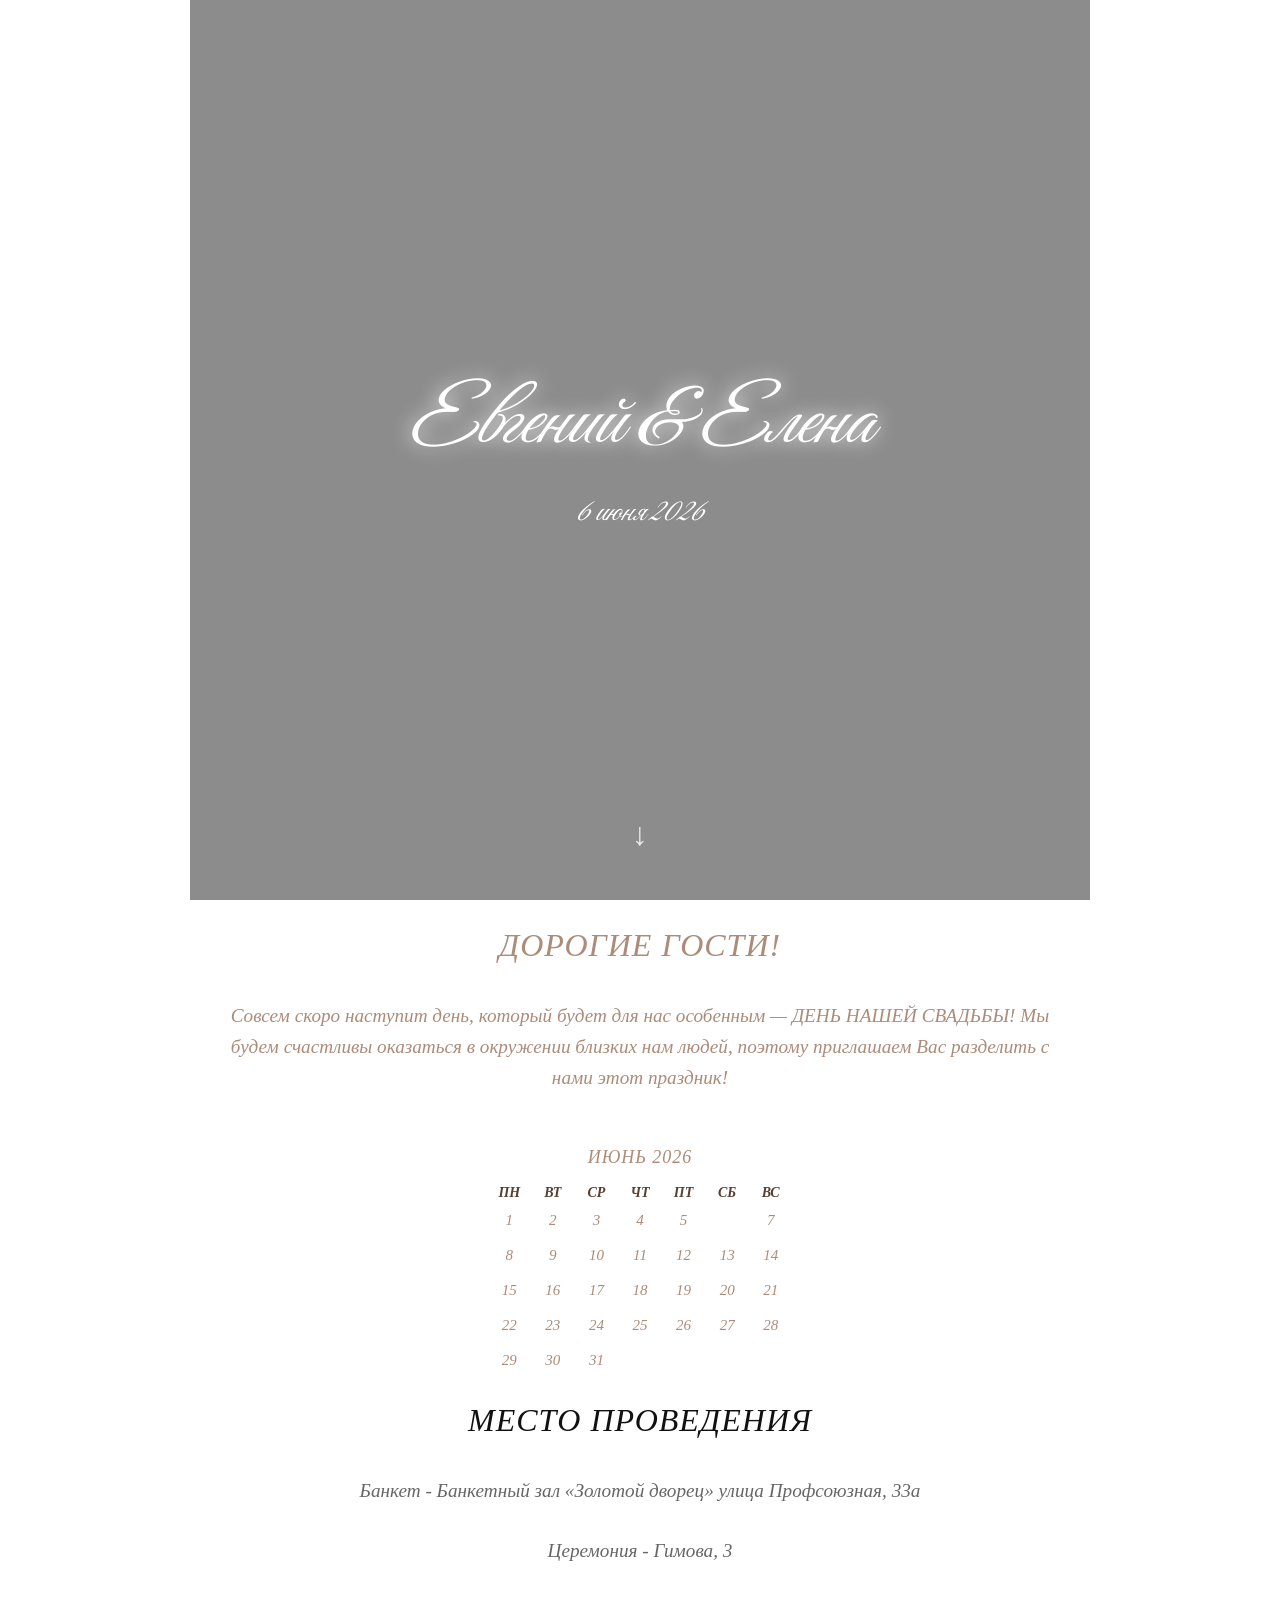
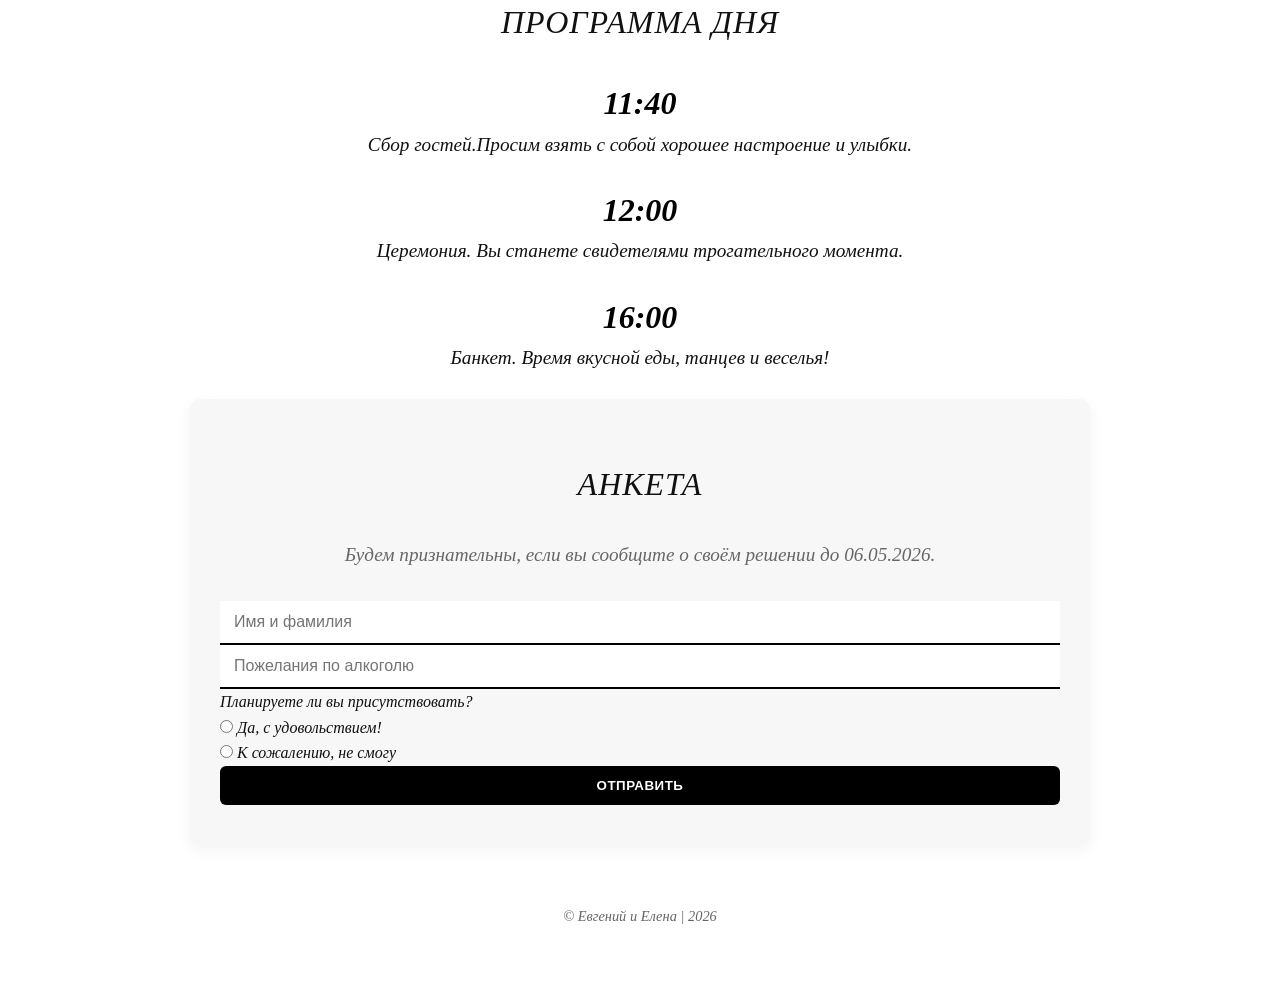
==== index.html @ 24552372 "Add files via upload" ====
<!DOCTYPE html>
<html lang="ru">
<head>
  <meta charset="UTF-8" />
  <meta name="viewport" content="width=device-width, initial-scale=1.0" />
  <title>Евгений & Елена — Свадебное приглашение</title>
<link rel="shortcut icon" href="https://img.icons8.com/external-wanicon-lineal-wanicon/64/FFFFFF/external-rings-valentines-day-wanicon-lineal-wanicon.png"  type="image/png">
  <!-- Шрифты -->
  <link href="https://fonts.googleapis.com/css2?family=Playfair+Display:wght@400;600&family=Inter:wght@300;400;500&display=swap" rel="stylesheet">
<link rel="preconnect" href="https://fonts.googleapis.com">
<link rel="preconnect" href="https://fonts.gstatic.com" crossorigin>
<link href="https://fonts.googleapis.com/css2?family=Great+Vibes&display=swap" rel="stylesheet">

<link rel="preconnect" href="https://fonts.googleapis.com">
<link rel="preconnect" href="https://fonts.gstatic.com" crossorigin>
<link href="https://fonts.googleapis.com/css2?family=Great+Vibes&family=Montserrat:ital,wght@0,100..900;1,100..900&display=swap" rel="stylesheet">


  <!-- Стили -->
  <link rel="stylesheet" href="style.css" />
</head>
<body>

  <!-- HERO -->
  <section class="hero">
    <div class="hero-content">
      <h1>Евгений & Елена</h1>
      <p class="date">6 июня 2026</p>
    </div>
    <div class="arrow">↓</div>
  </section>

  <!-- INTRO -->
  <section class="intro fade">
    <h2 style=" color: rgb(172, 139, 120);">Дорогие гости!</h2>
    <p style=" color: rgb(172, 139, 120);">Совсем скоро наступит день, который будет для нас особенным — 
        ДЕНЬ НАШЕЙ СВАДЬБЫ!
        Мы будем счастливы оказаться в окружении близких нам людей, 
        поэтому приглашаем Вас разделить с нами этот праздник!</p>
    <div class="photos">
      <img src="./img/2.jpg" alt="">
    </div>
    <div class="calle">
     <div class="calendar">
        <h2 style=" color: rgb(172, 139, 120);">ИЮНЬ 2026</h2>
        <div class="weekdays">
          <span>ПН</span><span>ВТ</span><span>СР</span><span>ЧТ</span><span>ПТ</span><span>СБ</span><span>ВС</span>
        </div>
        <div class="days">
          <span>1</span><span>2</span><span>3</span><span>4</span><span>5</span><img  class="heart" src="./img/Frame 1.svg" alt=""></span>
          <span>7</span><span>8</span><span>9</span><span>10</span><span>11</span><span>12</span><span>13</span>
          <span>14</span><span>15</span><span>16</span><span>17</span><span>18</span><span>19</span><span>20</span>
          <span>21</span><span>22</span><span>23</span><span>24</span>
          <span >25</span>
          <span>26</span><span>27</span>
          <span>28</span><span>29</span><span>30</span><span>31</span>
        </div>
      </div>
      </div>
    <h2>Место проведения</h2>
   <p>Банкет - Банкетный зал «Золотой дворец» улица Профсоюзная, 33а</p>
   <p>Церемония - Гимова, 3</p>
  </section>

  <!-- ПРОГРАММА -->
  <section class="program fade">
    <h2>Программа дня</h2>
    <div class="program-item">
      <time>11:40</time>
      <p>Сбор гостей.Просим взять с собой хорошее настроение и улыбки.</p>
    </div>
    <div class="program-item">
      <time>12:00</time>
      <p>Церемония. Вы станете свидетелями трогательного момента.</p>
    </div>
    <div class="program-item">
      <time>16:00</time>
      <p>Банкет. Время вкусной еды, танцев и веселья!</p>
    </div>
  </section>



  <!-- RSVP -->
 <section class="rsvp fade">
    <h2>Анкета</h2>
    <p>Будем признательны, если вы сообщите о своём решении до 06.05.2026.</p>
    <div id="rsvp-form">
        <input type="text" id="name" placeholder="Имя и фамилия"><br>
        <input type="text" id="alcohol" placeholder="Пожелания по алкоголю"><br>
        <label>Планируете ли вы присутствовать?</label>
        <div class="checkbox-group">
            <label><input type="radio" name="attend" value="Да"> Да, с удовольствием!</label><br>
            <label><input type="radio" name="attend" value="Нет"> К сожалению, не смогу</label>
        </div>
        <div style="display: flex;justify-content: center;flex-direction: column;">
        <button type="button" id="btn-create">Отправить</button>
        <div class="thanks">Спасибо! Ваш ответ отправлен ❤️</div>
        </div>
    </div>
</section>

  <!-- FOOTER -->
  <footer>
    © Евгений и Елена | 2026
  </footer>

  <script src="script.js"  ></script>
  <script src="API.js" defer> </script>
</body>
</html>
---- style.css ----
:root {
  --bg: #fff;
  --text: #111;
  --muted: #666;
  --accent: #000;
  --light: #f7f7f7;
}

* { box-sizing: border-box; margin: 0; padding: 0; }

body {
   font-family: "Viaodaibre" ;
  font-optical-sizing: auto;
  font-weight: 500;
  font-style: italic;
  color: var(--text);
  background: var(--bg);
  line-height: 1.6;
  overflow-x: hidden;
}
p{
  font-size: 1.2rem;
}

@font-face {
  font-family: "Viaodaibre" ;
  src: url(./fonts/ViaodaLibre-Regular.ttf);
}
/* HERO */
.hero {
  position: relative;
  height: 100vh;
  background: url('./img/1.jpg') center/cover no-repeat;
  color: white;
  display: flex;
  align-items: center;
  justify-content: center;
  text-align: center;
}

.hero::after {
  content: "";
  position: absolute;
  inset: 0;
  background: rgba(0,0,0,0.45);
}

.hero-content {
  position: relative;
  z-index: 1;
  animation: fadeUp 2s ease forwards;
}

.hero h1 {
 font-family: "Great Vibes" , cursive;
 font-weight: 100;
  font-size: 8rem;
  text-shadow: 0 0 20px #fcfcfc;
}

.hero p {
 
   font-family: "Great Vibes" , cursive;
 font-weight: 400;
 font-size: 3rem;
}


.arrow {
  position: absolute;
  bottom: 40px;
  left: 50%;
  transform: translateX(-50%);
  font-size: 2rem;
  color: white;
  opacity: 0.8;
  animation: bounce 2s infinite;
  z-index: 2;
}

/* Секции */
section {
  max-width: 900px;
  margin: 0px auto;
  padding: 0 20px;
  opacity: 0;
  transform: translateY(40px);
  transition: all 2.5s ease;
}

section.visible {
  opacity: 1;
  transform: translateY(0);
}
 .calle{
  display: flex;
  justify-content: center;
 }

.calendar {
  text-align: center;
  width: 300px;
}

.calendar h2 {
  font-size: 18px;
  margin-bottom: 10px;
  font-weight: normal;
}

.weekdays, .days {
  display: grid;
  grid-template-columns: repeat(7, 1fr);
  gap: 5px;
  justify-items: center;
}

.weekdays span {
  font-weight: bold;
  font-size: 14px;
  color: rgb(88, 62, 46);
}

.days span {
  color: rgb(172, 139, 120);
  font-size: 15px;
  width: 30px;
  height: 30px;
  display: flex;
  justify-content: center;
  align-items: center;
  border-radius: 50%;
  font-weight: 500;
}

.heart{
  width: 30px;
}
 
h2 {
  font-size: 32px;
   font-family: "Viadorelibre";
  font-optical-sizing: auto;
  font-weight: 500;
  font-style: italic;
  text-align: center;
  margin-top: 20px;
  margin-bottom: 30px;
  letter-spacing: 1px;
  text-transform: uppercase;
}

.intro p, .dress p, .rsvp p {
  text-align: center;
  color: var(--muted);
  margin-bottom: 30px;
  font-size: 1.20rem;
  font-weight: 500;
}

.photos, .gallery {
  display: grid;
  grid-template-columns: repeat(auto-fit,minmax(220px,1fr));
  gap: 10px;
}

img {
  width: 100%;
  border-radius: 6px;
  display: block;
}

/* Кнопка */
.btn {
  display: block;
  width: fit-content;
  margin: 20px auto 10px;
  padding: 10px 25px;
  background: var(--accent);
  color: white;
  text-transform: uppercase;
  font-size: 0.9rem;
  border-radius: 3px;
  transition: all 0.3s ease;
}

.btn:hover { background: #333; }

/* Программа */
.program {
  text-align: center;
}

.program-item { margin-bottom: 25px; }

.program-item time {
  display: block;
  font-size: 2rem;
  font-weight: 600;
  color: var(--accent);
}
.program-item p{
  font-size: 1.2rem;
}



/* RSVP */
.rsvp {
  background: var(--light);
  padding: 40px 30px;
  border-radius: 10px;
  box-shadow: 0 5px 15px rgba(0,0,0,0.05);
}

form {
  display: flex;
  flex-direction: column;
  gap: 15px;
}

input[type="text"] {
  padding: 12px 14px;
  border: none;
  border-bottom: 2px solid #000;
  outline: none;
  font-size: 1rem;
width: 100%;
}
input:hover{
  border: none;
  border-bottom: 2px solid #000;
outline: none;
}

button {
  padding: 12px 20px;
  background: var(--accent);
  color: white;
  border: none;
  border-radius: 6px;
  cursor: pointer;
  text-transform: uppercase;
  font-weight: 600;
  letter-spacing: 0.5px;
  transition: all 0.3s;
}

button:hover { background: #333; }

.thanks {
  display: none;
  text-align: center;
  margin-top: 15px;
  font-weight: 600;
  color: var(--accent);
}

footer {
  text-align: center;
  color: var(--muted);
  padding: 60px 20px;
  font-size: 0.9rem;
}

/* Анимации */
@keyframes fadeUp {
  from { opacity: 0; transform: translateY(40px);}
  to { opacity: 1; transform: translateY(0);}
}

@keyframes bounce {
  0%, 100% { transform: translate(-50%,0);}
  50% { transform: translate(-50%,-10px);}
}

/* Адаптация */
@media (max-width: 768px) {
  .hero h1 { font-size: 4rem; }
  .hero p { font-size: 2rem; }
  section { margin: 0px auto; }
}
@media (max-width: 412px) {
  .hero h1 { font-size: 3rem; }
}
@media (min-width: 1024px) {
  .hero h1 { font-size: 5rem; }
  .hero p { font-size: 2rem; }
}
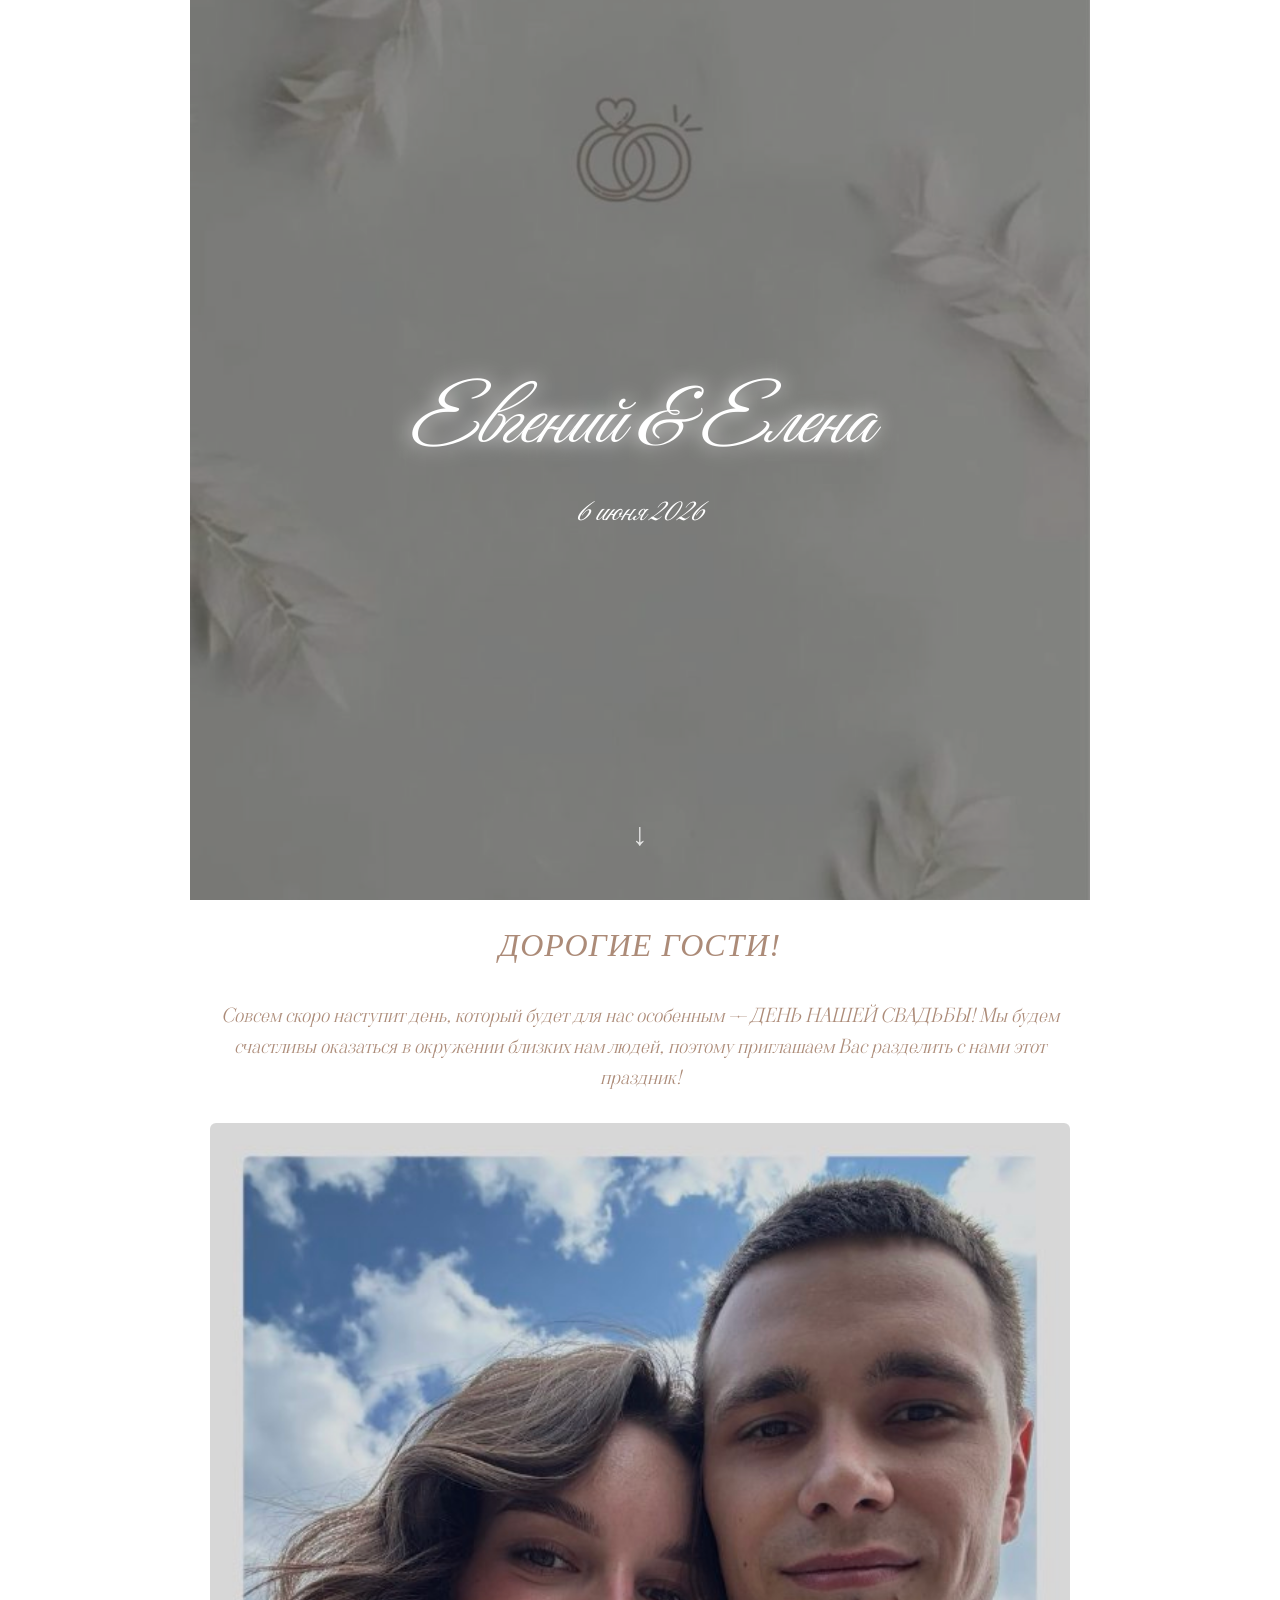
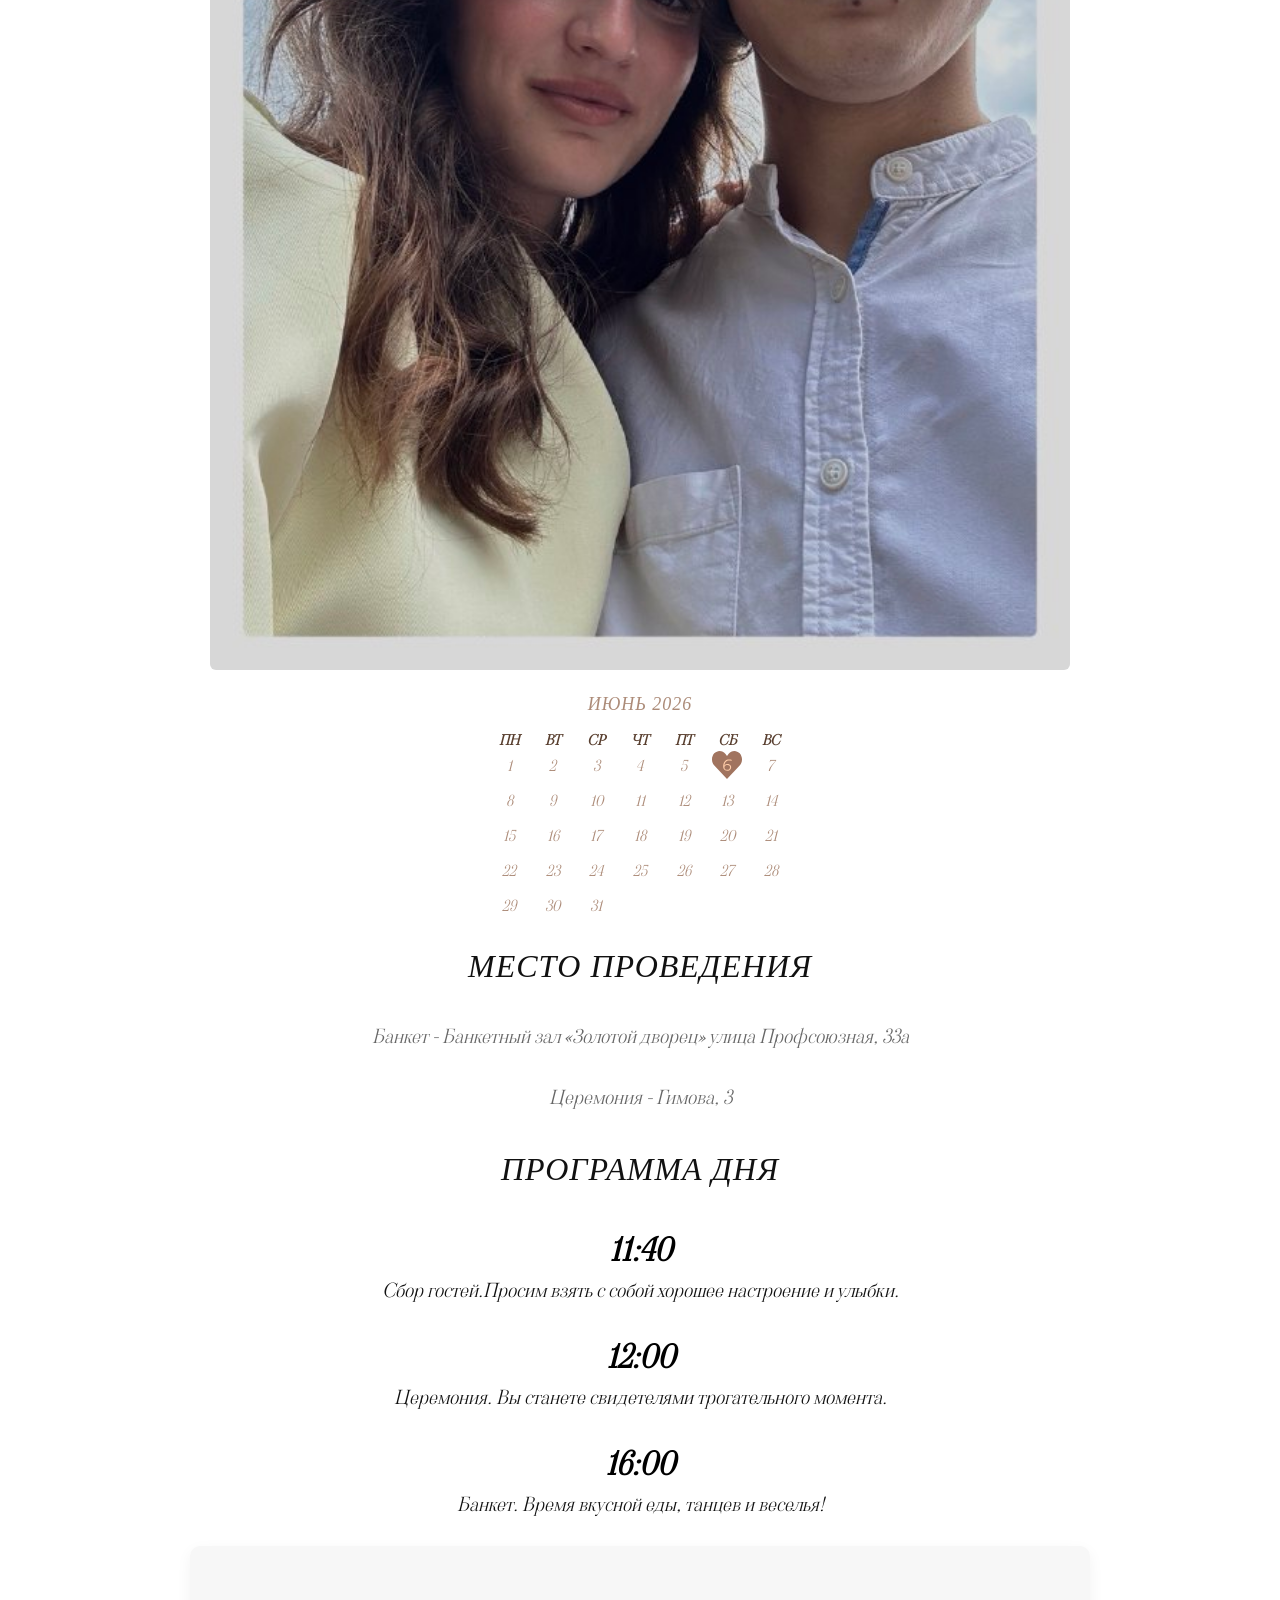
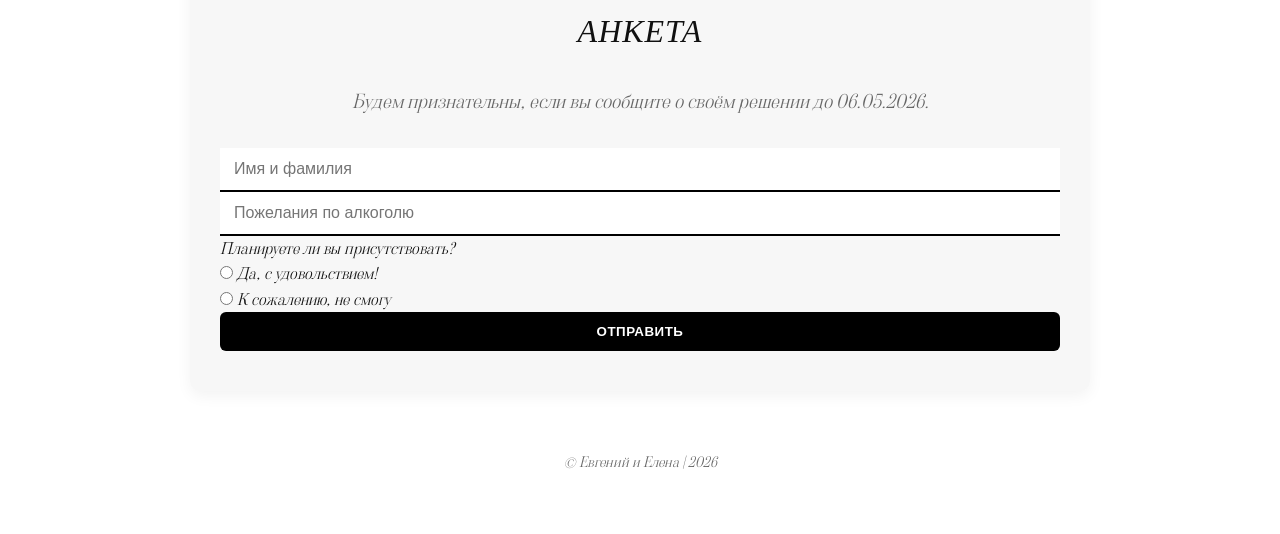
==== commit 9010b4db: "Update index.html" ====
--- a/index.html
+++ b/index.html
@@ -105,7 +105,8 @@
     © Евгений и Елена | 2026
   </footer>
 
-  <script src="script.js"  ></script>
-  <script src="API.js" defer> </script>
+ <script src="./javascript/script.js"  ></script>
+  <script src="./javascript/API.JS" defer> </script>
 </body>
-</html>+
+</html>
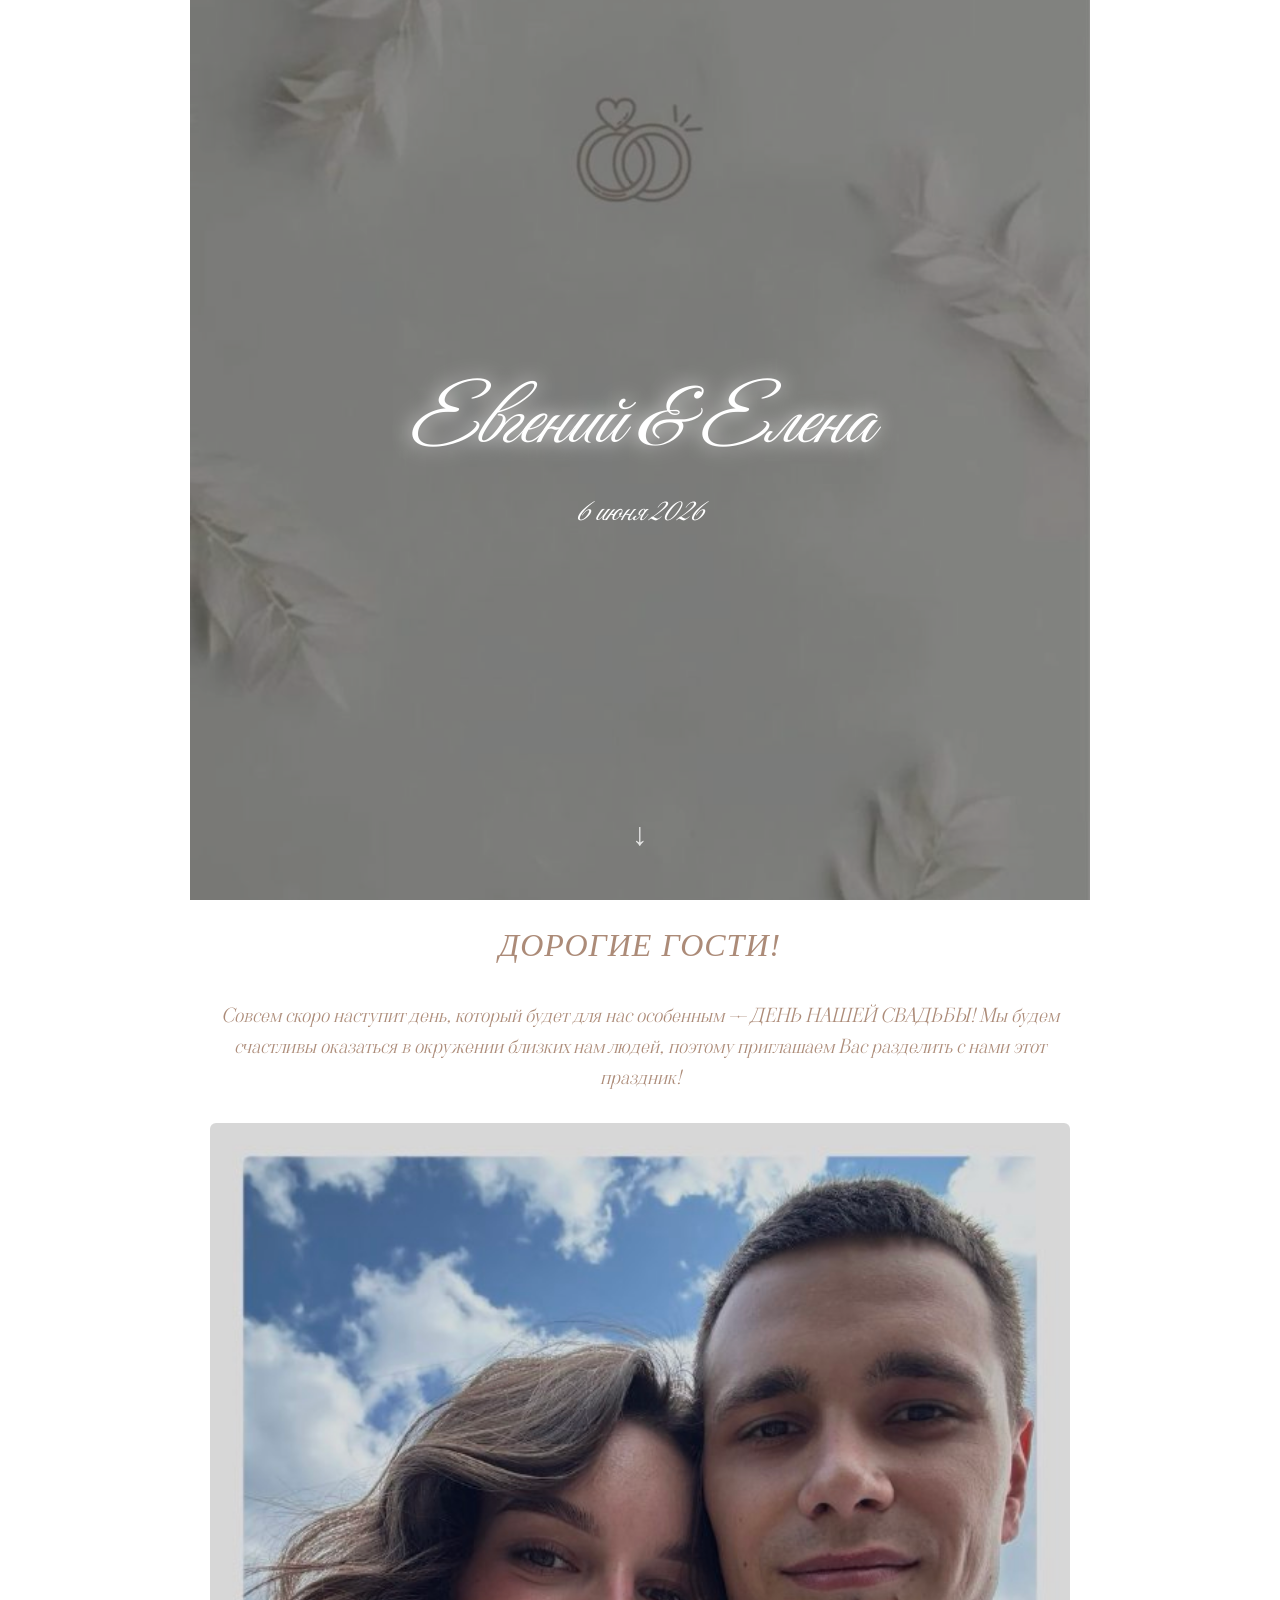
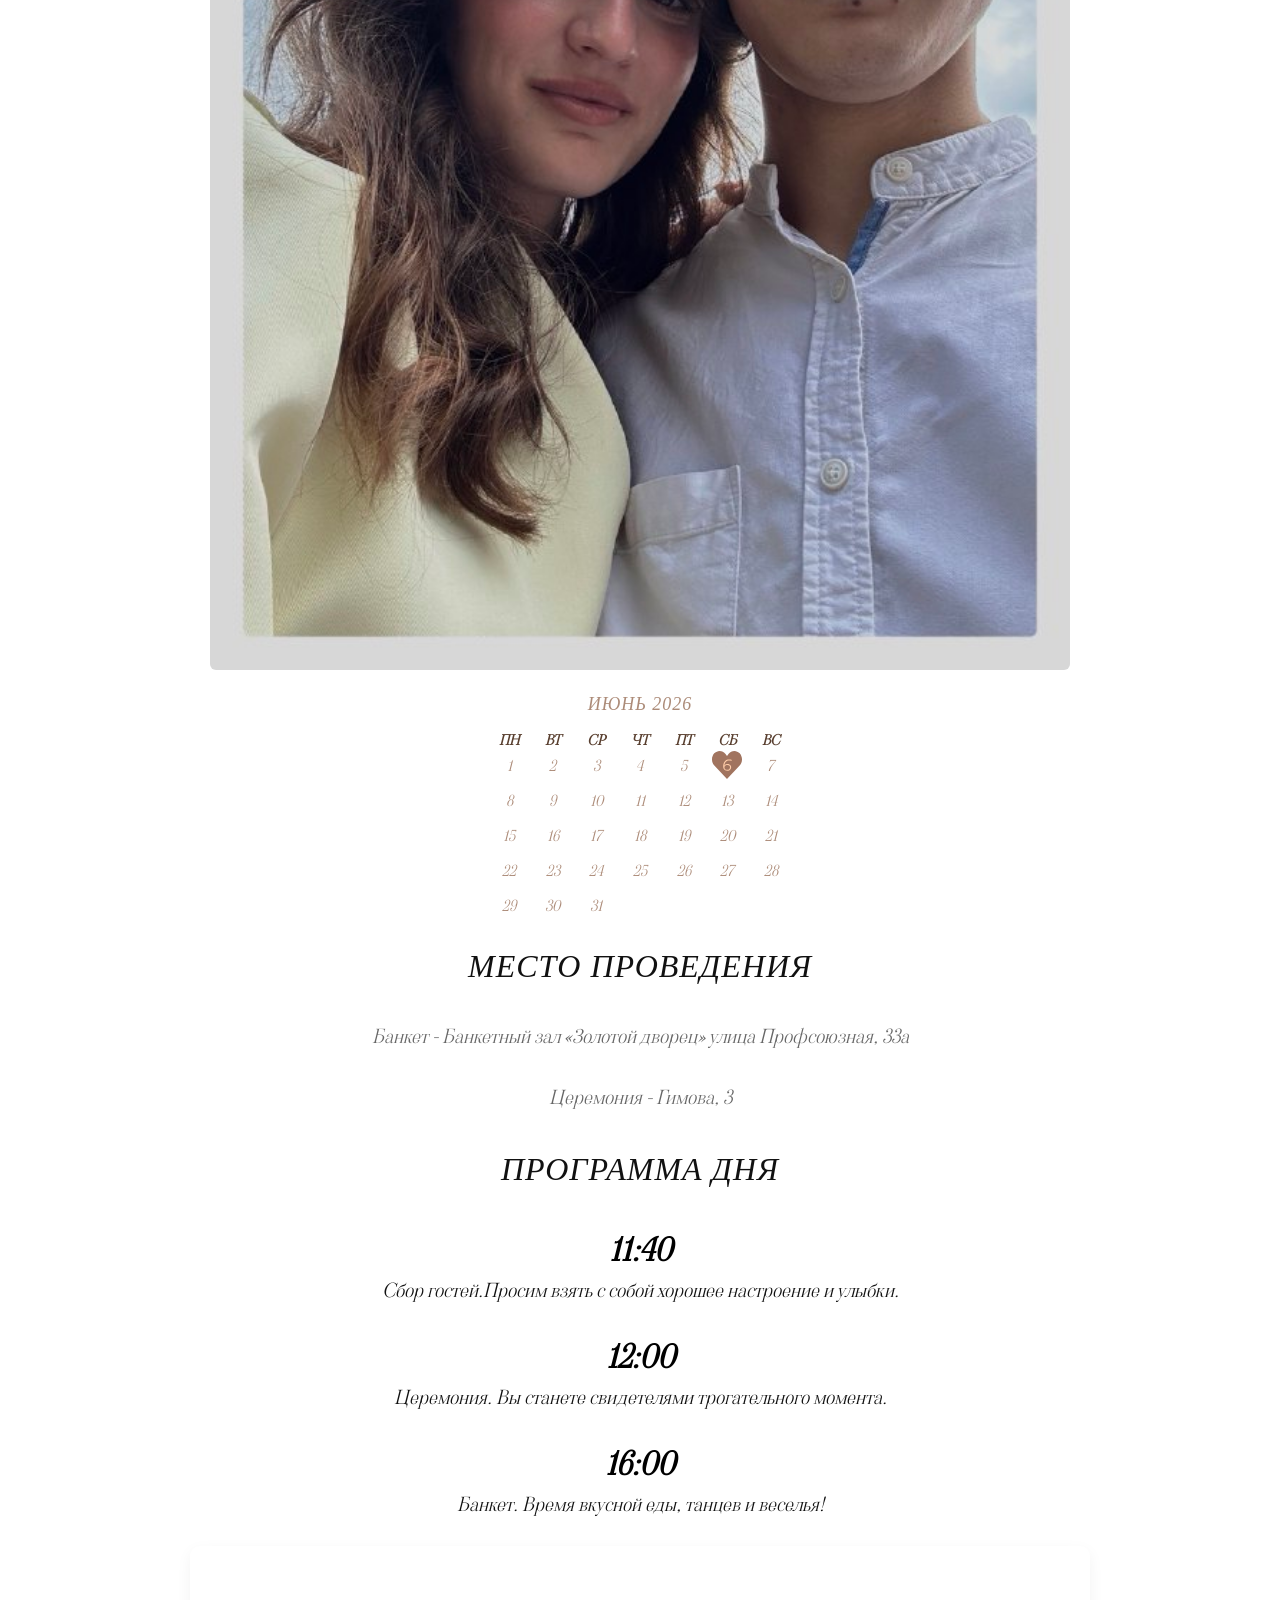
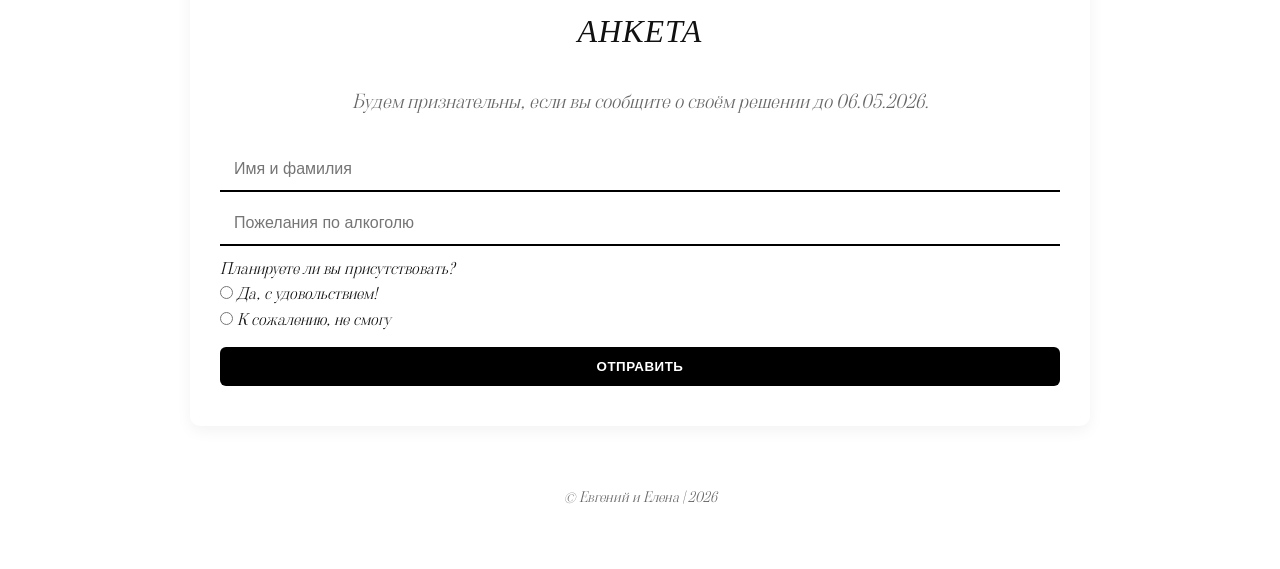
==== commit 3e1d79cc: "Update index.html" ====
--- a/index.html
+++ b/index.html
@@ -90,8 +90,8 @@
         <input type="text" id="alcohol" placeholder="Пожелания по алкоголю"><br>
         <label>Планируете ли вы присутствовать?</label>
         <div class="checkbox-group">
-            <label><input type="radio" name="attend" value="Да"> Да, с удовольствием!</label><br>
-            <label><input type="radio" name="attend" value="Нет"> К сожалению, не смогу</label>
+            <label  ><input type="radio" name="attend" value="Да" > Да, с удовольствием!</label><br>
+            <label  ><input type="radio" name="attend" value="Нет"  > К сожалению, не смогу</label>
         </div>
         <div style="display: flex;justify-content: center;flex-direction: column;">
         <button type="button" id="btn-create">Отправить</button>
@@ -105,8 +105,7 @@
     © Евгений и Елена | 2026
   </footer>
 
- <script src="./javascript/script.js"  ></script>
+  <script src="./javascript/script.js"  ></script>
   <script src="./javascript/API.JS" defer> </script>
 </body>
-
 </html>
--- a/style.css
+++ b/style.css
@@ -169,6 +169,9 @@
   border-radius: 6px;
   display: block;
 }
+.checkbox-group{
+  margin-bottom: 15px;
+}
 
 /* Кнопка */
 .btn {
@@ -207,7 +210,7 @@
 
 /* RSVP */
 .rsvp {
-  background: var(--light);
+  background: var(--bg);
   padding: 40px 30px;
   border-radius: 10px;
   box-shadow: 0 5px 15px rgba(0,0,0,0.05);
@@ -226,6 +229,8 @@
   outline: none;
   font-size: 1rem;
 width: 100%;
+background-color: #fff;
+margin-bottom: 10px;
 }
 input:hover{
   border: none;
@@ -286,4 +291,4 @@
 @media (min-width: 1024px) {
   .hero h1 { font-size: 5rem; }
   .hero p { font-size: 2rem; }
-}+}
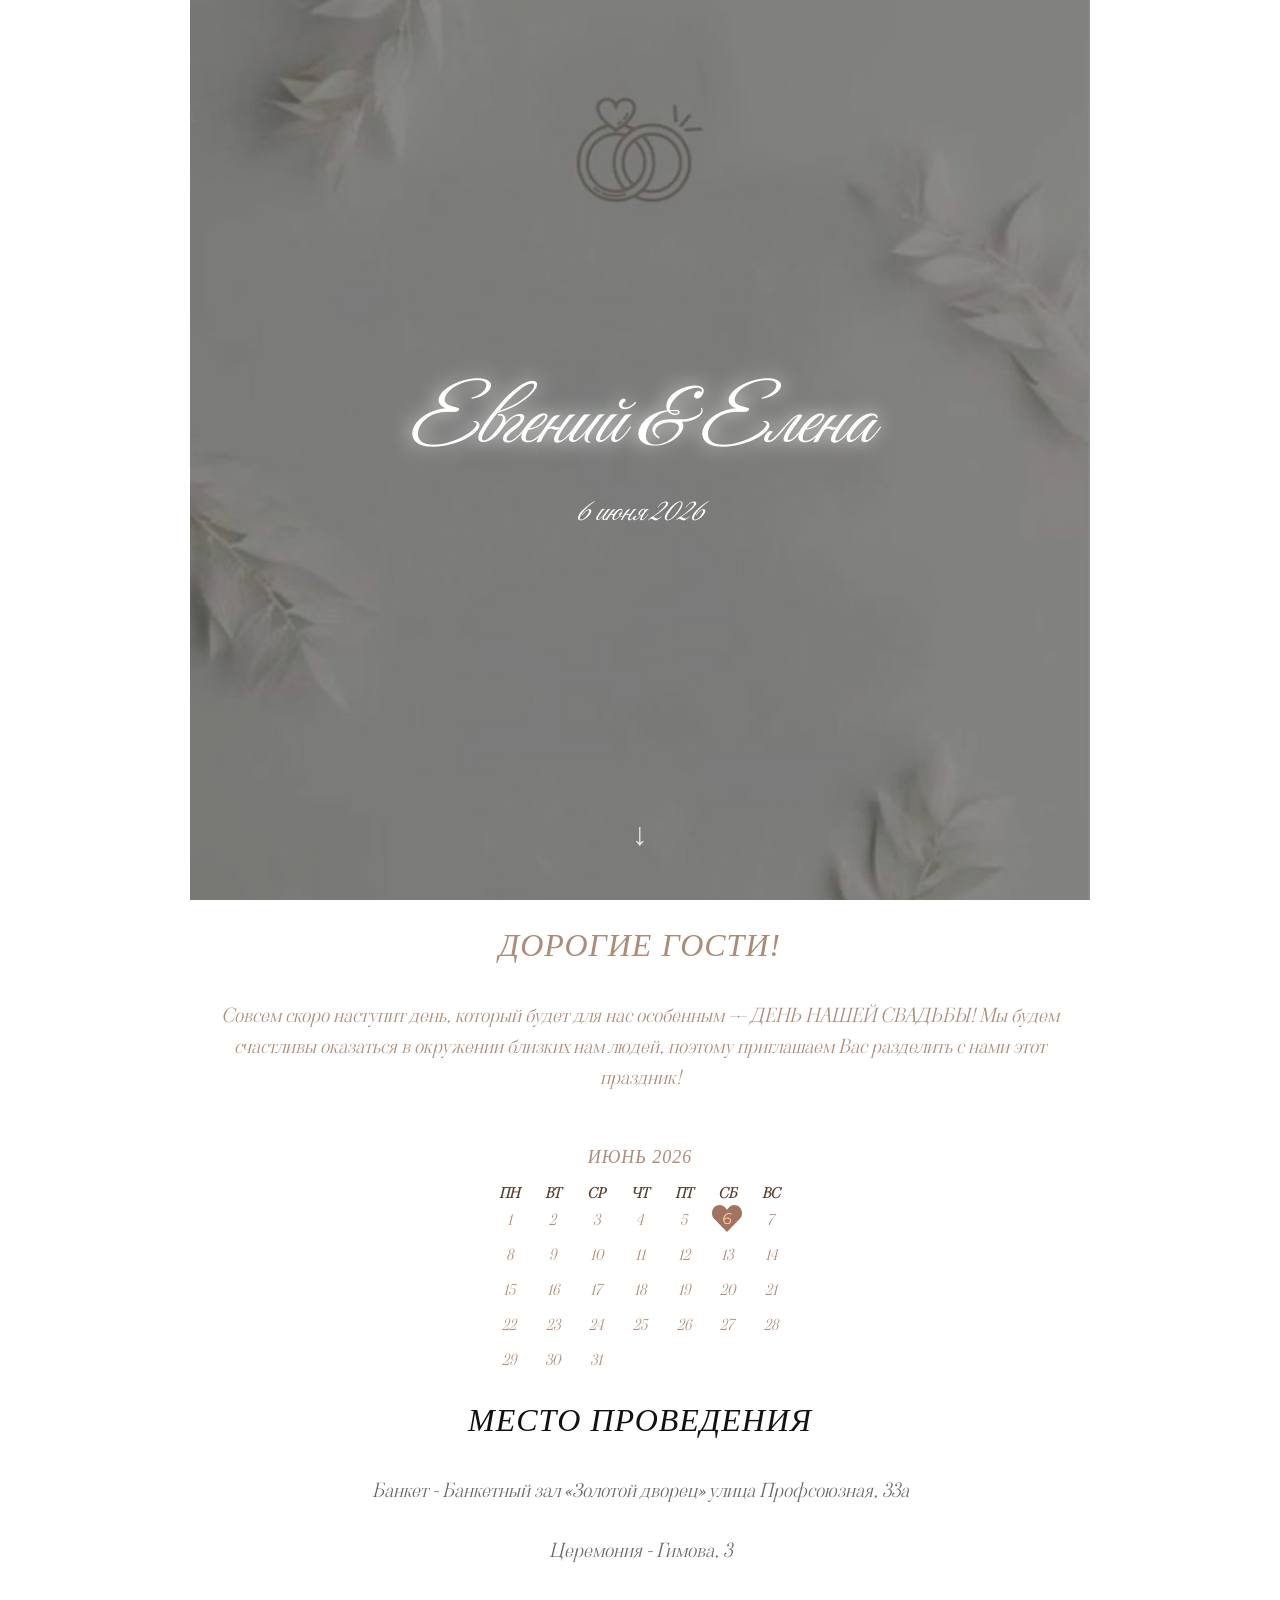
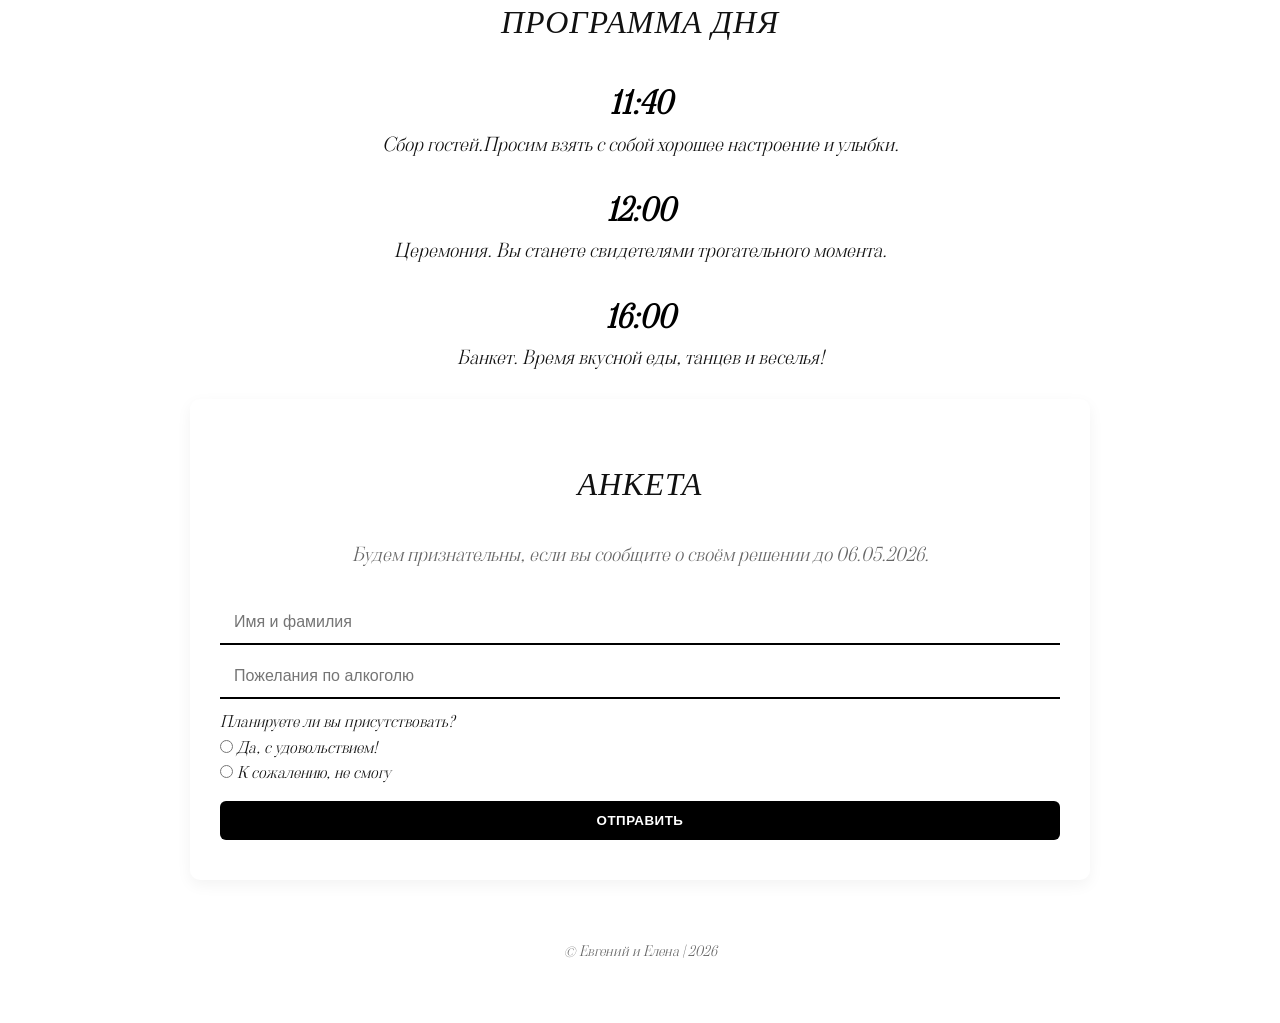
==== commit 54057fbb: "Update index.html" ====
--- a/index.html
+++ b/index.html
@@ -37,9 +37,7 @@
         ДЕНЬ НАШЕЙ СВАДЬБЫ!
         Мы будем счастливы оказаться в окружении близких нам людей, 
         поэтому приглашаем Вас разделить с нами этот праздник!</p>
-    <div class="photos">
-      <img src="./img/2.jpg" alt="">
-    </div>
+    
     <div class="calle">
      <div class="calendar">
         <h2 style=" color: rgb(172, 139, 120);">ИЮНЬ 2026</h2>
@@ -109,3 +107,4 @@
   <script src="./javascript/API.JS" defer> </script>
 </body>
 </html>
+
--- a/style.css
+++ b/style.css
@@ -48,7 +48,7 @@
 .hero-content {
   position: relative;
   z-index: 1;
-  animation: fadeUp 2s ease forwards;
+  animation: fadeUp 1s ease forwards;
 }
 
 .hero h1 {
@@ -292,3 +292,4 @@
   .hero h1 { font-size: 5rem; }
   .hero p { font-size: 2rem; }
 }
+
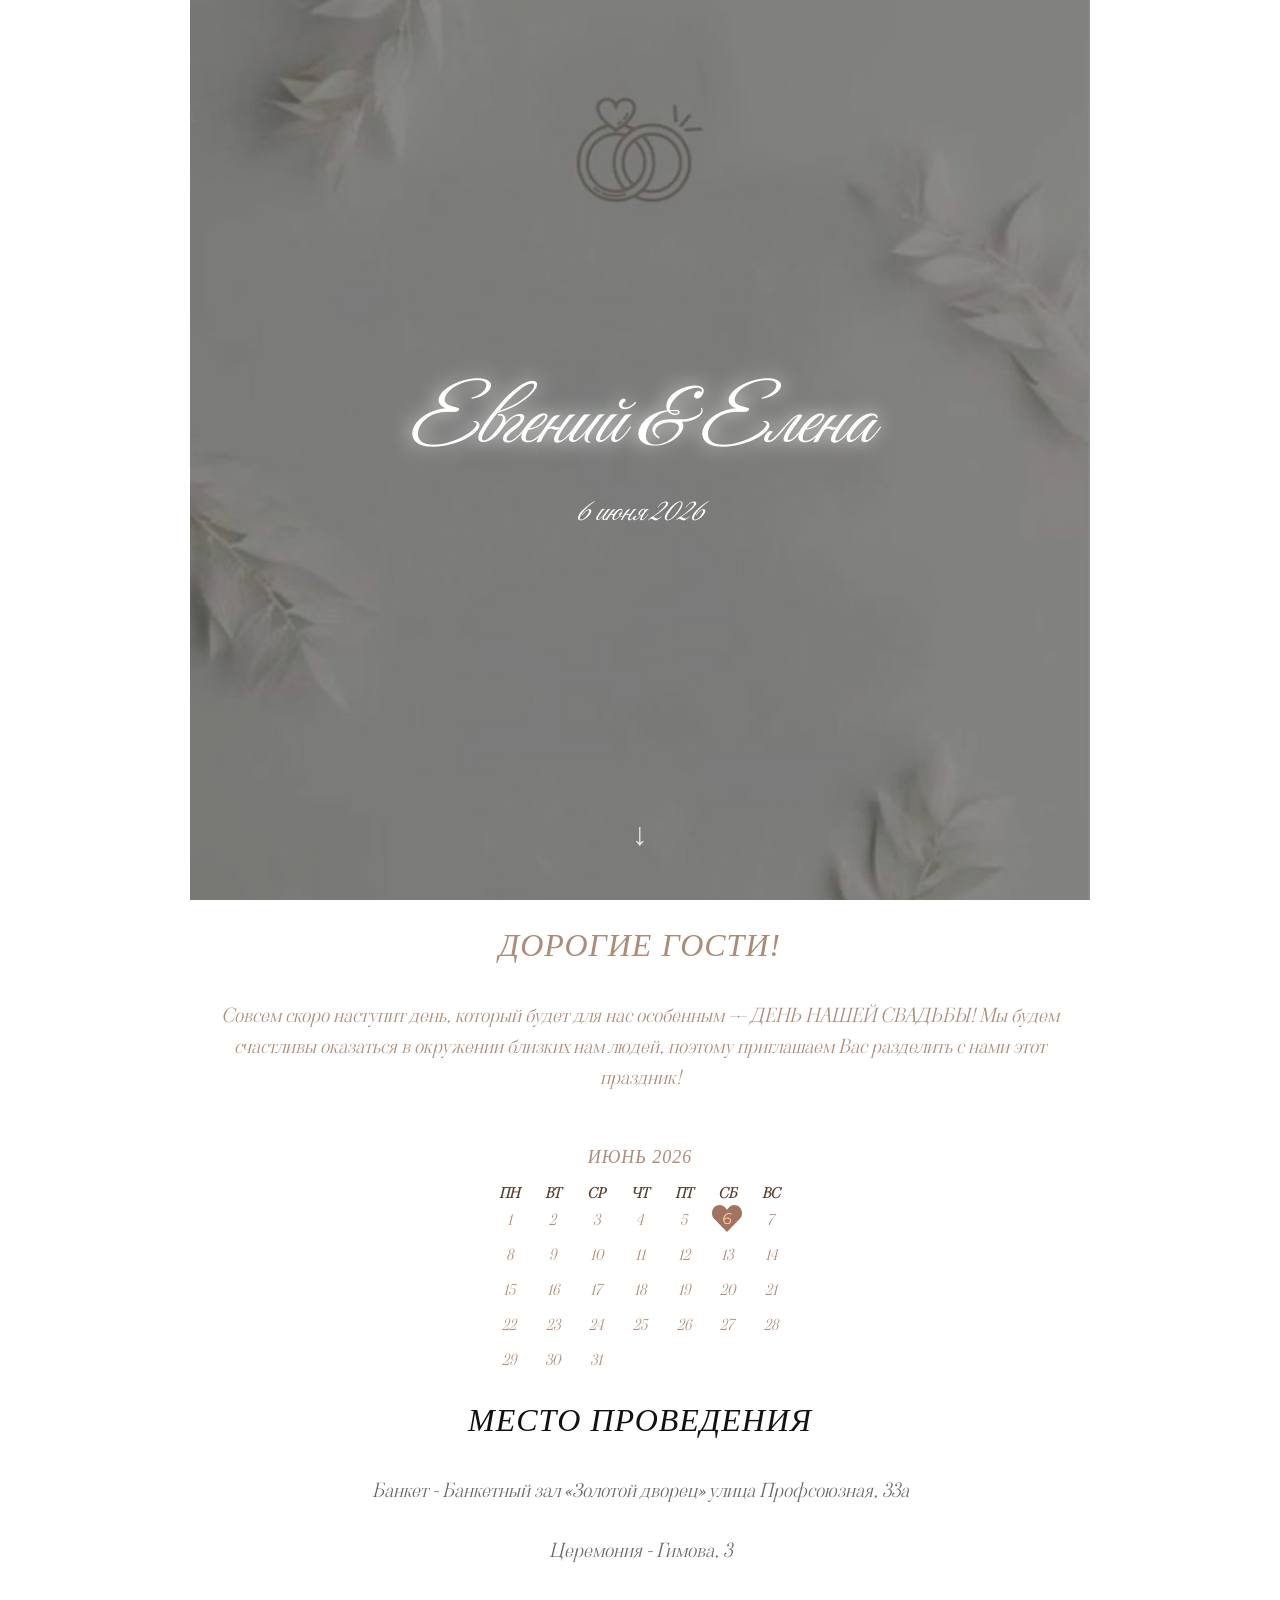
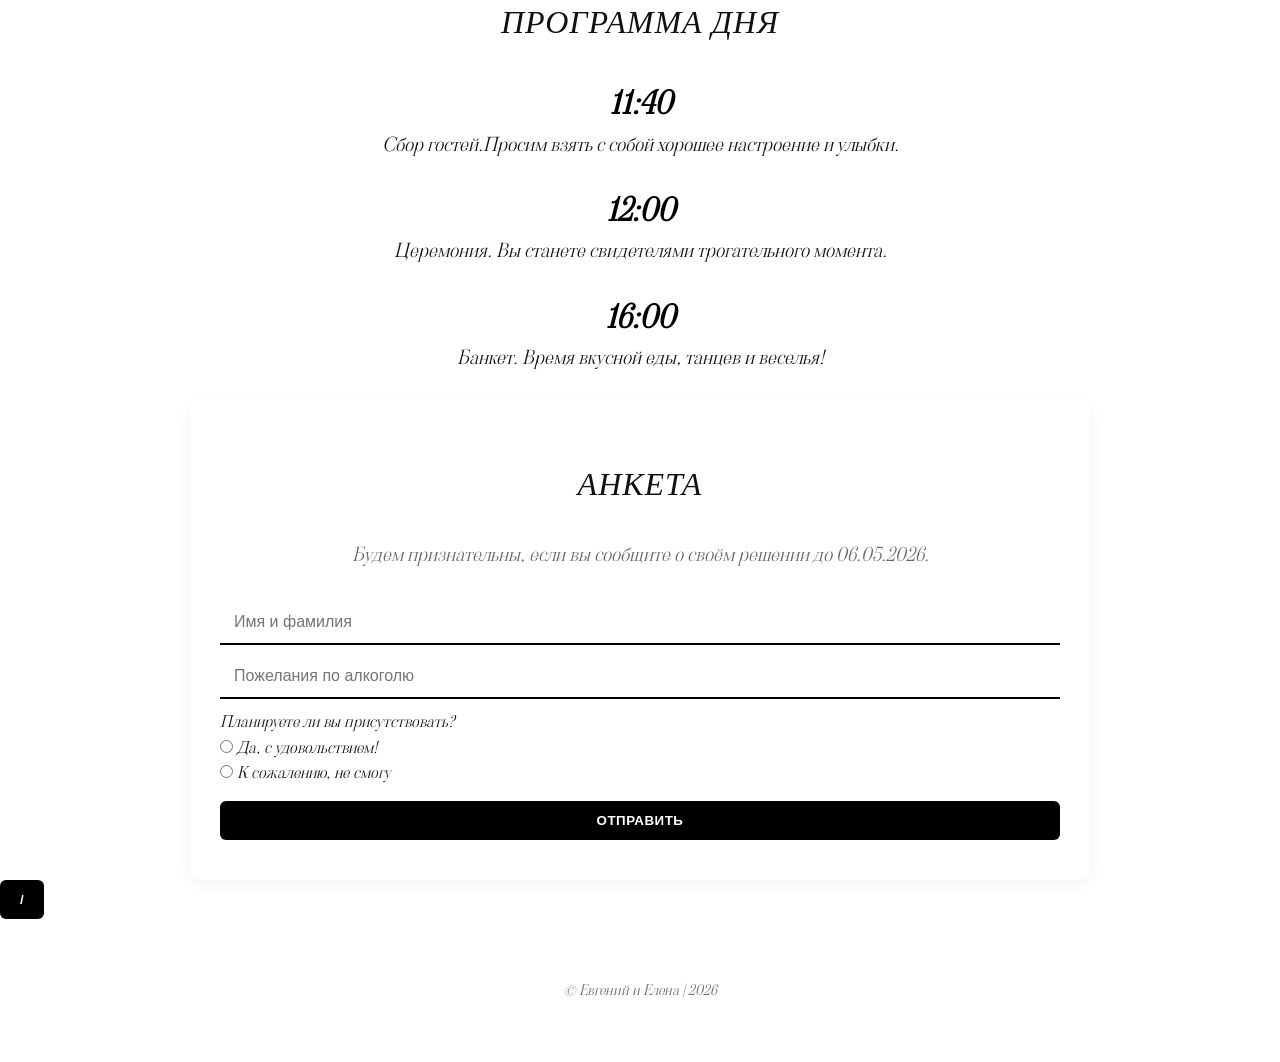
==== commit 5bc550fa: "Update index.html" ====
--- a/index.html
+++ b/index.html
@@ -97,7 +97,7 @@
         </div>
     </div>
 </section>
-
+<a href="./pages/index2.html"><button>/</button></a>
   <!-- FOOTER -->
   <footer>
     © Евгений и Елена | 2026
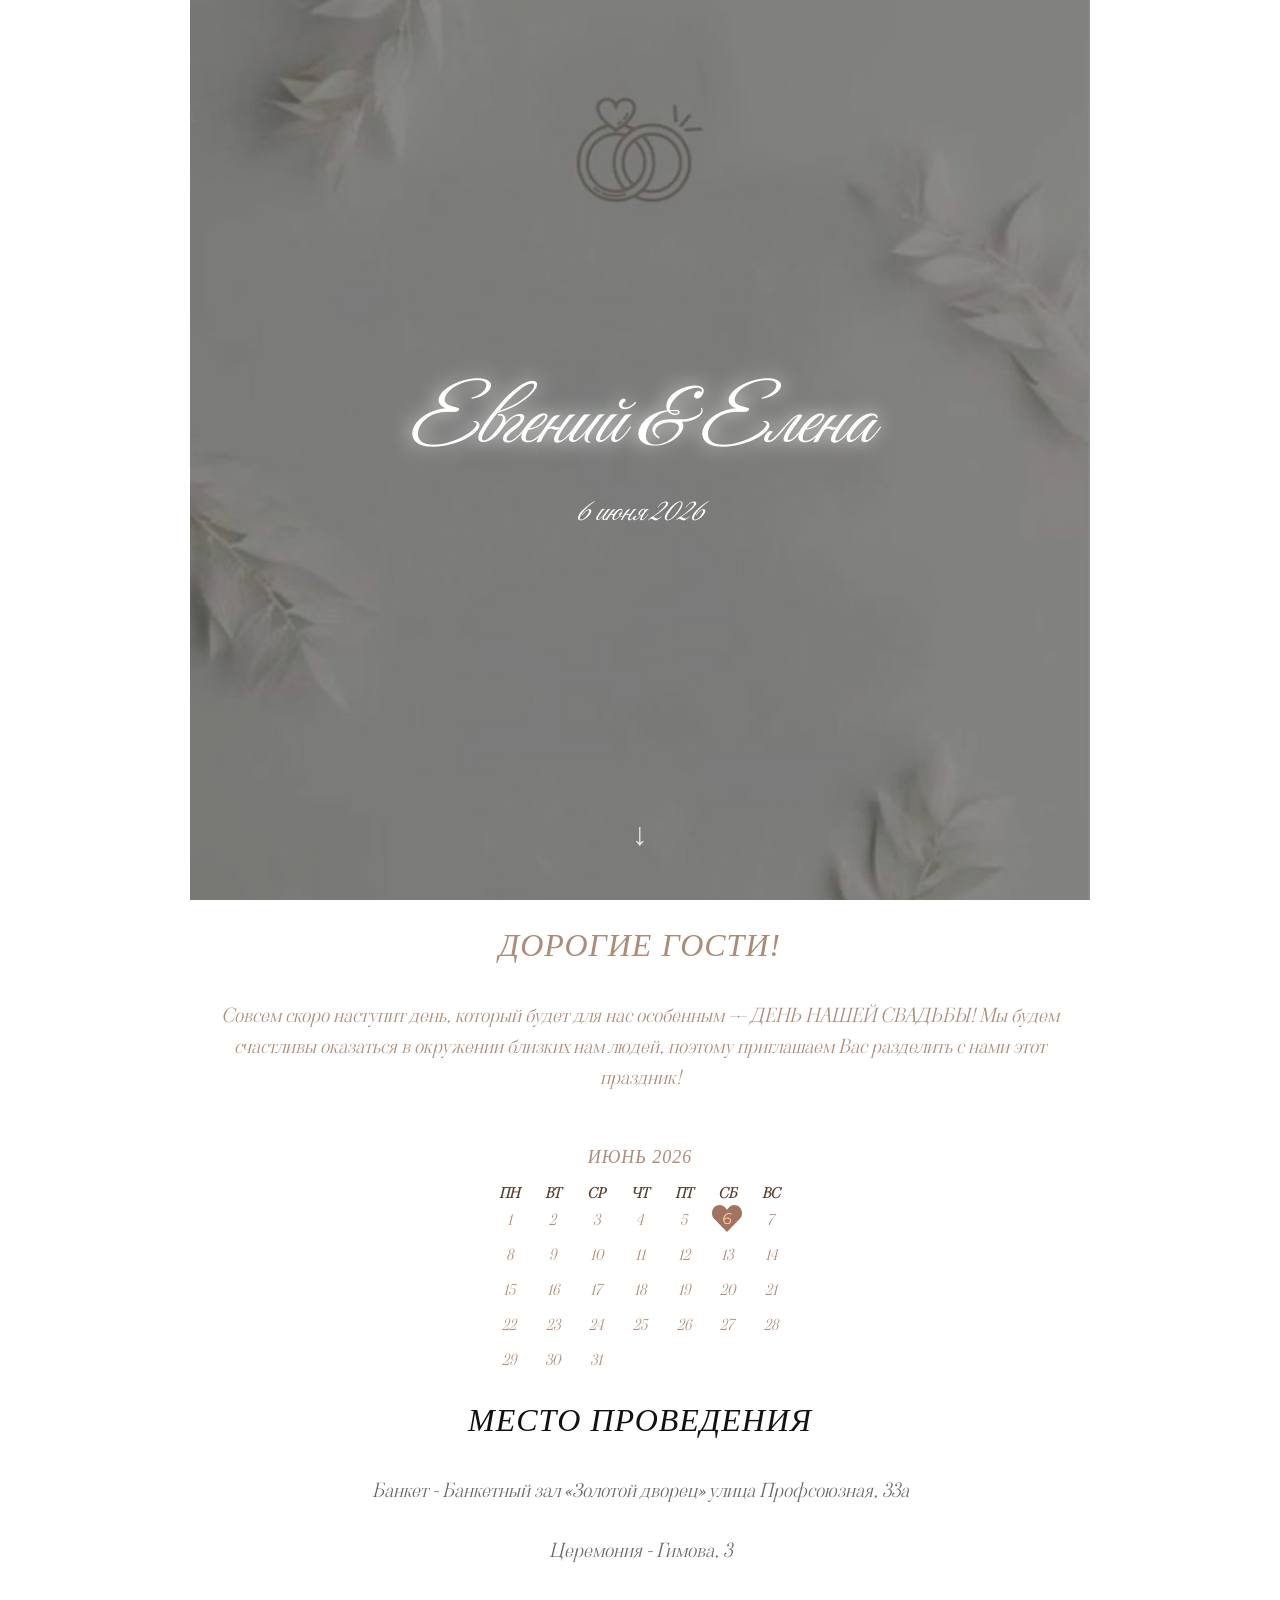
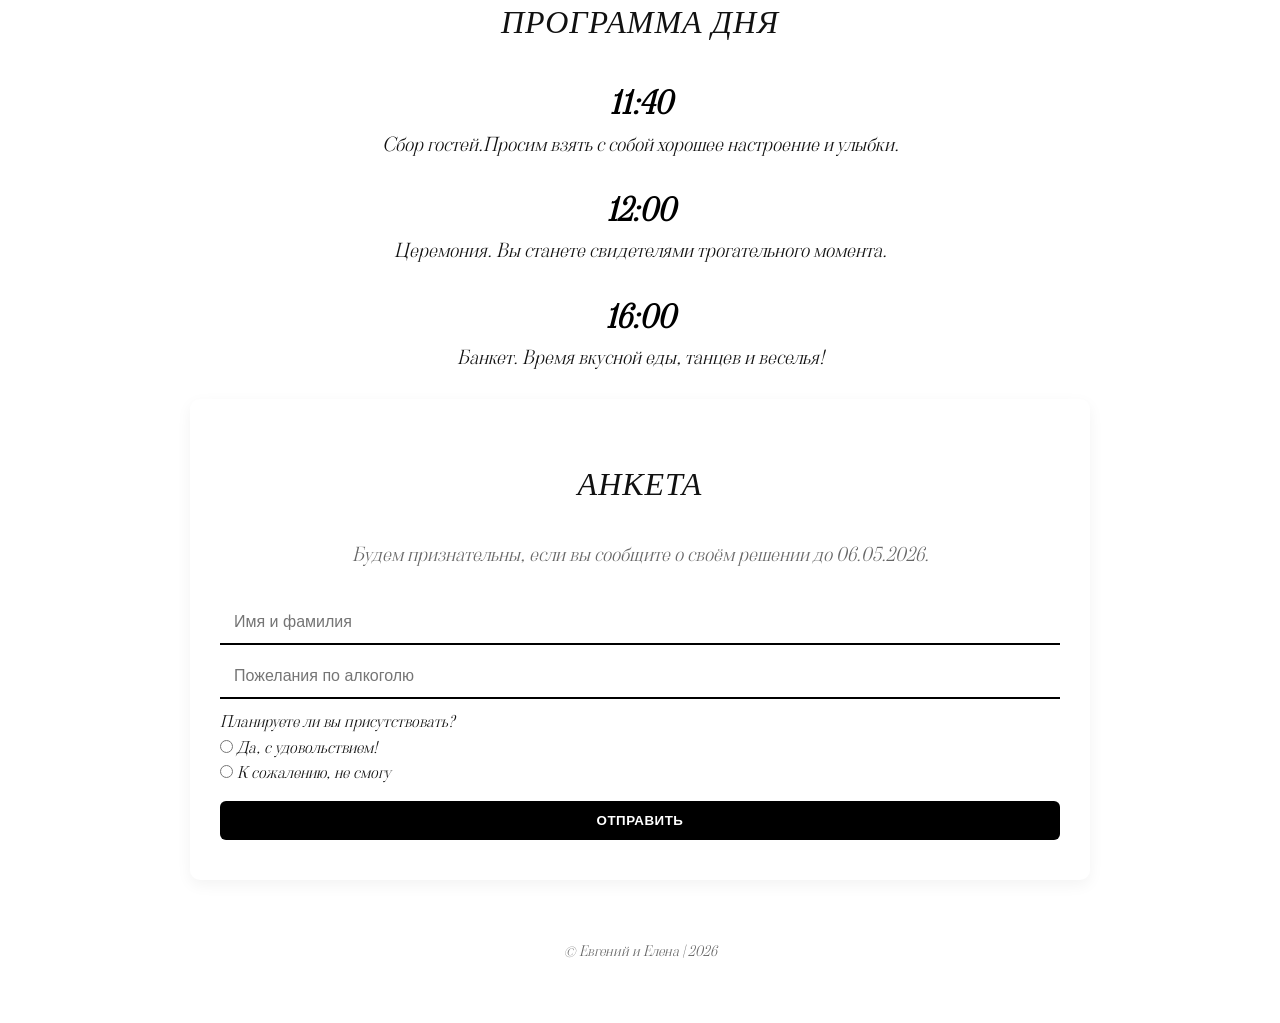
==== commit 3c87c088: "Update index.html" ====
--- a/index.html
+++ b/index.html
@@ -97,7 +97,7 @@
         </div>
     </div>
 </section>
-<a href="./pages/index2.html"><button>/</button></a>
+
   <!-- FOOTER -->
   <footer>
     © Евгений и Елена | 2026
